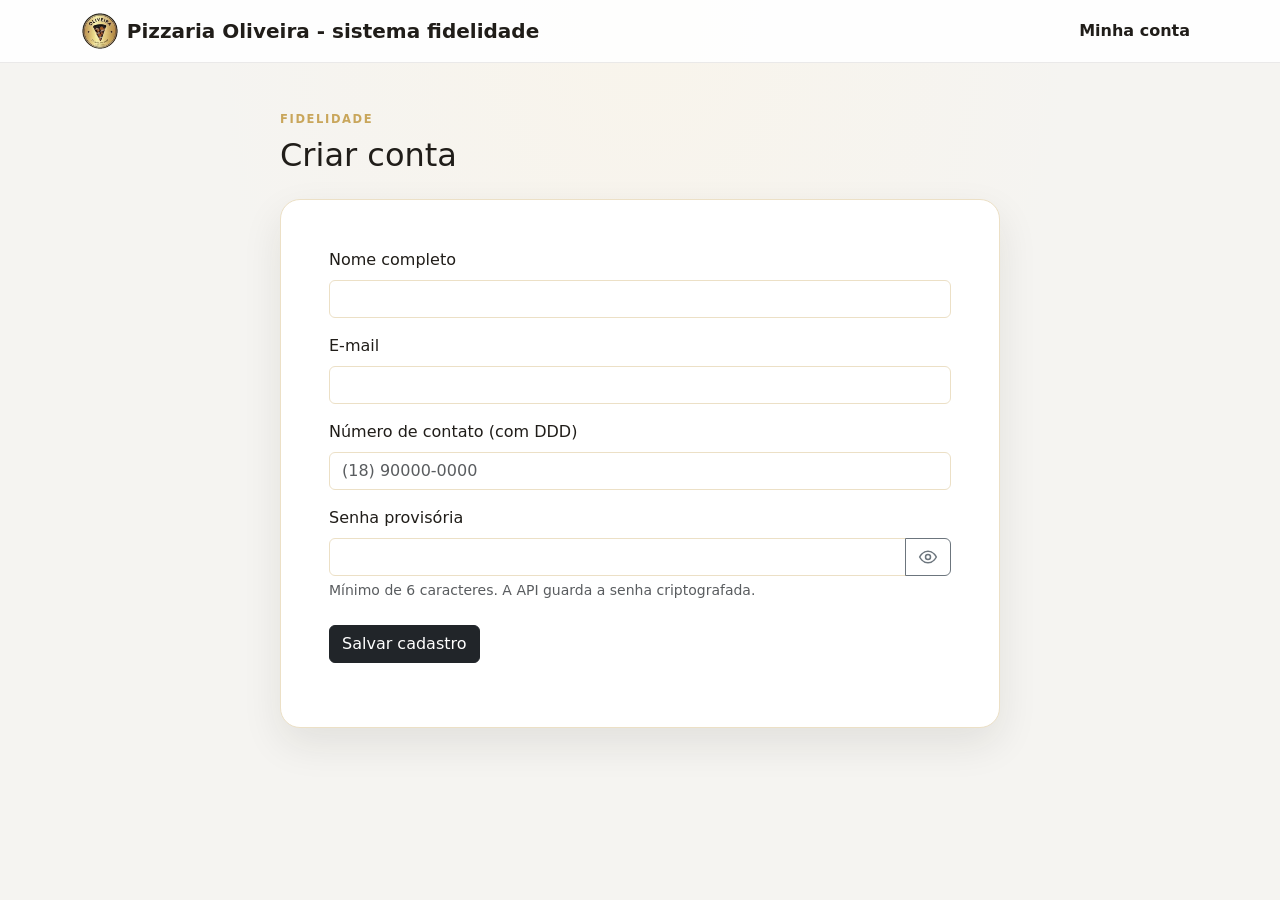
==== cadastro.html @ 123a5b82 "primeira versao site" ====
<!DOCTYPE html>
<html lang="pt-BR">
<head>
    <meta charset="UTF-8">
    <meta name="viewport" content="width=device-width, initial-scale=1.0">
    <title>Cadastrar cliente | Fidelidade</title>
    <link href="https://cdn.jsdelivr.net/npm/bootstrap@5.3.3/dist/css/bootstrap.min.css" rel="stylesheet">
    <link href="css/cartao.css" rel="stylesheet">
</head>
<body>
    <nav class="navbar navbar-expand-md app-navbar">
        <div class="container">
            <a class="navbar-brand fw-bold" href="index.html">
                <img class="brand-logo" src="img/logos/OliveiraPizzaria.png" alt="">
                Pizzaria Oliveira - sistema fidelidade
            </a>
            <button class="navbar-toggler" type="button" data-bs-toggle="collapse" data-bs-target="#main-navigation"
                    aria-controls="main-navigation" aria-expanded="false" aria-label="Abrir menu">
                <span class="navbar-toggler-icon"></span>
            </button>
            <div class="collapse navbar-collapse" id="main-navigation">
                <div class="navbar-nav ms-auto align-items-md-center gap-md-2">
                    <a class="nav-link admin-link" href="clientes.html" hidden>Clientes</a>
                    <a class="nav-link admin-link" href="cadastro.html" hidden>Cadastrar cliente</a>
                    <a class="nav-link logout-link" href="login.html" hidden>Sair</a>
                    <a class="nav-link account-link fw-semibold" href="conta.html">
                        <span id="header-person-name">Minha conta</span>
                    </a>
                </div>
            </div>
        </div>
    </nav>

    <main class="container py-5">
        <div id="api-status" class="alert alert-secondary" role="status" hidden></div>
        <section id="registration-content" class="mx-auto" style="max-width: 720px" aria-labelledby="page-title">
            <p class="eyebrow mb-2">FIDELIDADE</p>
            <h1 id="page-title" class="h2 mb-4">Criar conta</h1>
            <form id="registration-form" class="card-preview p-4 p-md-5">
                <div class="mb-3">
                    <label class="form-label" for="customer-name">Nome completo</label>
                    <input class="form-control" id="customer-name" name="nome" autocomplete="name" required>
                </div>
                <div class="mb-3">
                    <label class="form-label" for="customer-email">E-mail</label>
                    <input class="form-control" id="customer-email" name="email" type="email"
                           autocomplete="email" required>
                </div>
                <div class="mb-3">
                    <label class="form-label" for="customer-phone">Número de contato (com DDD)</label>
                    <input class="form-control" id="customer-phone" name="telefone" type="tel"
                           inputmode="numeric" autocomplete="tel" placeholder="(18) 90000-0000" required>
                </div>
                <div class="mb-4">
                    <label class="form-label" for="customer-password">Senha provisória</label>
                    <div class="input-group">
                        <input class="form-control" id="customer-password" name="senha" type="password"
                               minlength="6" autocomplete="new-password" required>
                        <button class="btn btn-outline-secondary" id="toggle-customer-password" type="button"
                                aria-label="Mostrar senha" aria-pressed="false" aria-controls="customer-password">
                            <svg class="password-toggle-icon" id="password-eye-icon" xmlns="http://www.w3.org/2000/svg" width="20" height="20"
                                 fill="none" viewBox="0 0 24 24" stroke="currentColor" stroke-width="1.8"
                                 aria-hidden="true">
                                <path d="M2 12s3.6-7 10-7 10 7 10 7-3.6 7-10 7S2 12 2 12Z"/>
                                <circle cx="12" cy="12" r="3"/>
                            </svg>
                            <svg class="password-toggle-icon" id="password-eye-off-icon" xmlns="http://www.w3.org/2000/svg" width="20" height="20"
                                 fill="none" viewBox="0 0 24 24" stroke="currentColor" stroke-width="1.8"
                                 aria-hidden="true" style="display: none">
                                <path d="M2 12s3.6 6 10 6 10-6 10-6"/>
                                <path d="M7 7 5.5 5M12 6V3.5M17 7l1.5-2"/>
                            </svg>
                        </button>
                    </div>
                    <div class="form-text">Mínimo de 6 caracteres. A API guarda a senha criptografada.</div>
                </div>
                <button class="btn btn-dark" type="submit">Salvar cadastro</button>
                <p id="registration-message" class="small mt-3 mb-0" role="status" aria-live="polite"></p>
            </form>
        </section>
    </main>

    <script src="js/config.js"></script>
    <script src="js/api.js"></script>
    <script src="js/app.js"></script>
    <script src="https://cdn.jsdelivr.net/npm/bootstrap@5.3.3/dist/js/bootstrap.bundle.min.js"></script>
</body>
</html>
---- css/cartao.css ----
:root {
    color-scheme: light;
    --brand-color: #c9a65b;
    --brand-dark: #201d19;
}

body {
    min-height: 100vh;
    background:
        radial-gradient(ellipse at top, color-mix(in srgb, var(--brand-color) 12%, white), transparent 48%),
        #f5f4f1;
    color: var(--brand-dark);
}

.app-navbar {
    border-bottom: 1px solid rgb(32 29 25 / 9%);
    background: rgb(255 255 255 / 92%);
}

.app-navbar .navbar-brand,
.app-navbar .account-link {
    color: var(--brand-dark);
}

.navbar-brand {
    display: inline-flex;
    align-items: center;
    gap: 0.55rem;
}

.brand-logo {
    width: 2.25rem;
    height: 2.25rem;
    flex: 0 0 auto;
    border-radius: 50%;
    object-fit: cover;
}

.card-customer-name {
    position: absolute;
    top: 76.8%;
    left: 25%;
    z-index: 1;
    max-width: 68%;
    overflow: hidden;
    color: #57472e;
    font-size: clamp(0.55rem, 2vw, 0.9rem);
    font-weight: 600;
    text-overflow: ellipsis;
    white-space: nowrap;
}

.loyalty-page {
    max-width: 560px;
}

.eyebrow {
    color: var(--brand-color);
    font-size: 0.72rem;
    font-weight: 700;
    letter-spacing: 0.14em;
}

.card-preview {
    --bs-border-color: color-mix(in srgb, var(--brand-color) 35%, white);
    background: #fff;
    border: 1px solid var(--bs-border-color);
    border-radius: 1.25rem;
    box-shadow: 0 1rem 2.5rem rgb(32 29 25 / 9%);
}

.auth-card {
    max-width: 460px;
}

.account-details dt,
.account-details dd {
    padding-top: 0.75rem;
    padding-bottom: 0.75rem;
}

.account-details dt {
    color: #69645c;
}

.history-card {
    transition: transform 160ms ease, box-shadow 160ms ease;
}

.history-card:hover {
    transform: translateY(-2px);
    box-shadow: 0 1rem 2.5rem rgb(32 29 25 / 13%);
}

.card-toolbar .btn {
    --bs-btn-color: var(--brand-dark);
    --bs-btn-border-color: color-mix(in srgb, var(--brand-color) 65%, white);
    --bs-btn-hover-bg: var(--brand-dark);
    --bs-btn-hover-border-color: var(--brand-dark);
    --bs-btn-active-bg: var(--brand-dark);
    --bs-btn-active-border-color: var(--brand-dark);
}

.loyalty-card {
    position: relative;
    overflow: hidden;
    aspect-ratio: 447 / 324;
    border-radius: 0.75rem;
    background-color: var(--brand-dark);
    box-shadow: 0 0.4rem 1.2rem rgb(0 0 0 / 16%);
}

.card-art {
    display: block;
    width: 100%;
    height: 100%;
    object-fit: contain;
}

.stamp-grid {
    position: absolute;
    inset: 0;
    pointer-events: none;
}

.stamp-marker {
    position: absolute;
    display: grid;
    width: 15.7%;
    aspect-ratio: 1;
    place-items: center;
    transform: translate(-50%, -50%);
}

.stamp-logo {
    position: relative;
    display: grid;
    width: 100%;
    height: 100%;
    aspect-ratio: 1;
    overflow: hidden;
    border: 2px solid #d2b56d;
    border-radius: 50%;
    background: #fff9e8;
    box-shadow: 0 1px 4px rgb(0 0 0 / 30%);
    place-items: center;
}

.stamp-logo-art {
    position: absolute;
    top: 0;
    left: 50%;
    width: 320%;
    max-width: none;
    height: auto;
    transform: translateX(-50%);
}

.stamp-initials {
    display: grid;
    width: 100%;
    height: 100%;
    place-items: center;
    border-radius: 50%;
    color: var(--brand-dark);
    font-size: clamp(0.55rem, 3vw, 0.9rem);
    font-weight: 800;
}

#stamp-progress-fill {
    width: 0;
    background-color: var(--brand-color);
    transition: width 200ms ease;
}

@media (max-width: 575.98px) {
    main.container {
        padding-top: 2.5rem !important;
    }

    .card-preview {
        border-radius: 1rem;
    }
}

.history-item {
    display: flex;
    flex-wrap: wrap;
    align-items: center;
    justify-content: space-between;
    gap: 0.35rem 0.75rem;
    padding: 0.85rem 1rem;
    border: 1px solid color-mix(in srgb, var(--brand-color) 35%, white);
    border-radius: 0.85rem;
    background: #fff;
}

.history-item .history-title {
    font-weight: 600;
}

.history-item-done {
    border-style: dashed;
    background: #f5f4f1;
    color: #69645c;
    font-size: 0.92rem;
}
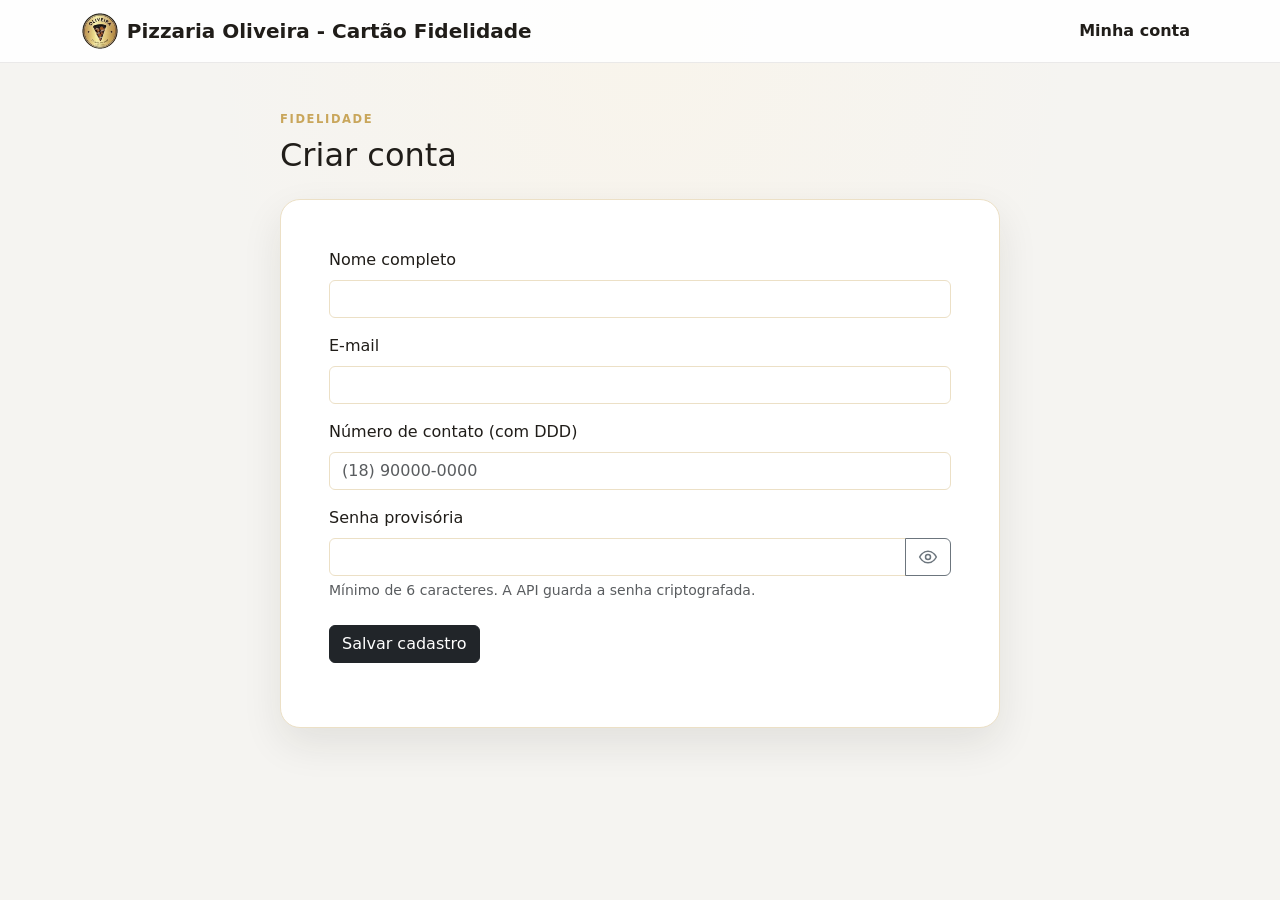
==== commit c79c545a: "mudanças relacionadas a api e melhoria de usabilidade" ====
--- a/cadastro.html
+++ b/cadastro.html
@@ -4,6 +4,7 @@
     <meta charset="UTF-8">
     <meta name="viewport" content="width=device-width, initial-scale=1.0">
     <title>Cadastrar cliente | Fidelidade</title>
+    <link rel="icon" type="image/png" href="img/logos/OliveiraPizzaria.png">
     <link href="https://cdn.jsdelivr.net/npm/bootstrap@5.3.3/dist/css/bootstrap.min.css" rel="stylesheet">
     <link href="css/cartao.css" rel="stylesheet">
 </head>
@@ -12,7 +13,7 @@
         <div class="container">
             <a class="navbar-brand fw-bold" href="index.html">
                 <img class="brand-logo" src="img/logos/OliveiraPizzaria.png" alt="">
-                Pizzaria Oliveira - sistema fidelidade
+                Pizzaria Oliveira - Cartão Fidelidade
             </a>
             <button class="navbar-toggler" type="button" data-bs-toggle="collapse" data-bs-target="#main-navigation"
                     aria-controls="main-navigation" aria-expanded="false" aria-label="Abrir menu">
--- a/css/cartao.css
+++ b/css/cartao.css
@@ -73,6 +73,23 @@
     max-width: 460px;
 }
 
+.auth-card .btn-lg {
+    min-height: 3.5rem;
+}
+
+.customer-row {
+    cursor: pointer;
+}
+
+.customer-row:hover > * {
+    background-color: #f7f4ec;
+}
+
+.customer-row:focus-visible {
+    outline: 3px solid var(--brand-color);
+    outline-offset: -3px;
+}
+
 .account-details dt,
 .account-details dd {
     padding-top: 0.75rem;
@@ -147,13 +164,10 @@
 }
 
 .stamp-logo-art {
-    position: absolute;
-    top: 0;
-    left: 50%;
-    width: 320%;
-    max-width: none;
-    height: auto;
-    transform: translateX(-50%);
+    display: block;
+    width: 100%;
+    height: 100%;
+    object-fit: cover;
 }
 
 .stamp-initials {
